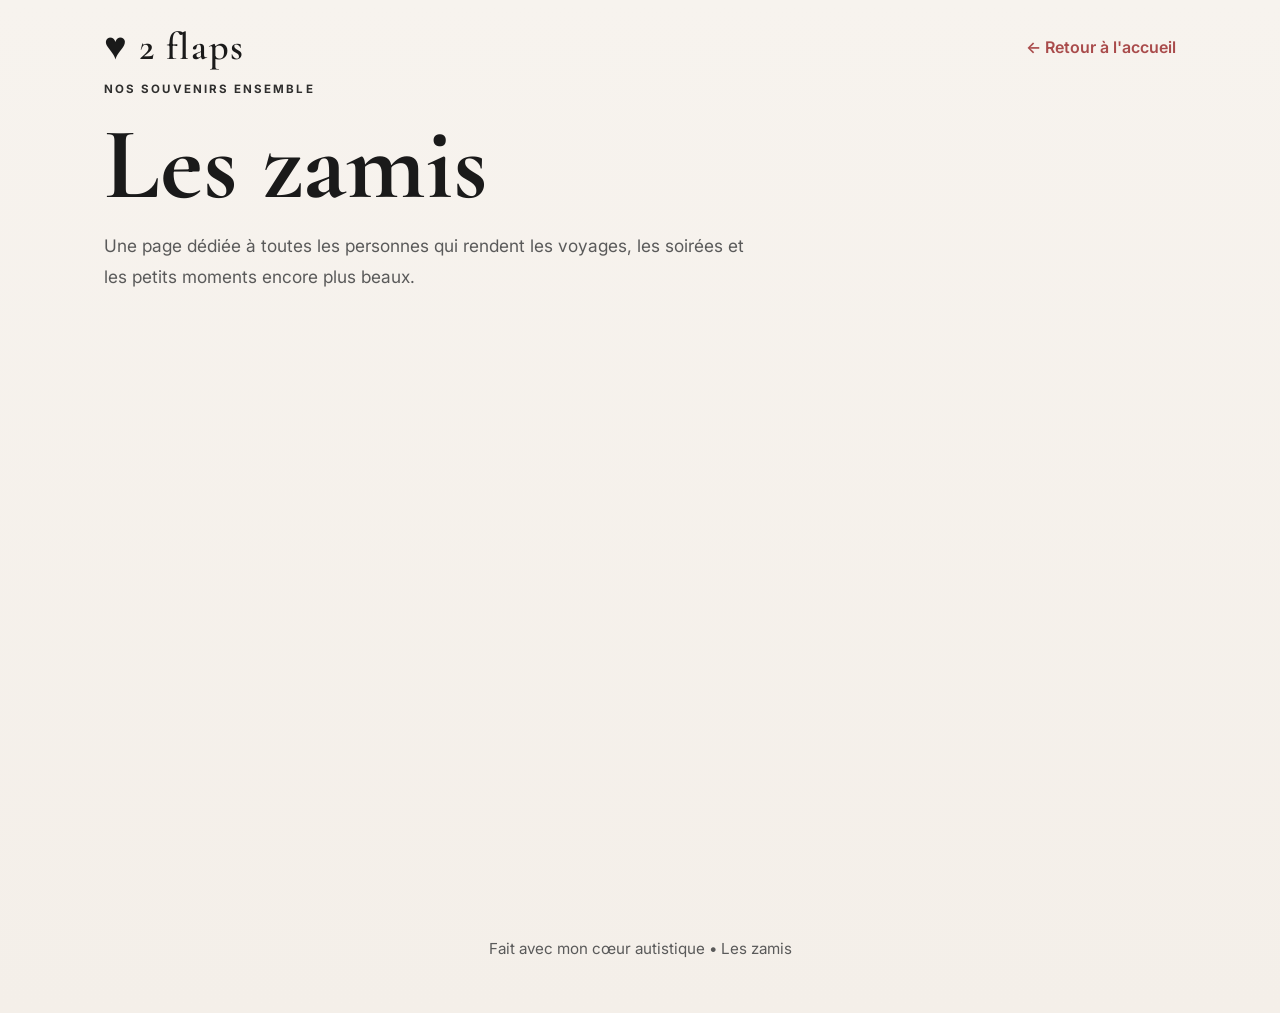
==== les-zamis.html @ e859c7de "Créer la page Les Zamis" ====
<!DOCTYPE html>
<html lang="fr">
  <head>
    <meta charset="UTF-8" />
    <meta name="viewport" content="width=device-width, initial-scale=1.0" />
    <title>Les zamis • 2 flaps</title>
    <meta name="description" content="Les photos de mes amis et tous nos souvenirs ensemble." />
    <link rel="preconnect" href="https://fonts.googleapis.com" />
    <link rel="preconnect" href="https://fonts.googleapis.com" crossorigin />
    <link href="https://fonts.googleapis.com/css2?family=Cormorant+Garamond:wght@400;500;600;700&family=Inter:wght@400;500;600;700&display=swap" rel="stylesheet" />
    <link rel="stylesheet" href="style.css" />
    <style>
      .friends-page {
        min-height: 100vh;
        padding: 24px 5vw 80px;
      }

      .friends-header {
        max-width: 1200px;
        margin: 0 auto 60px;
      }

      .friends-header h1 {
        max-width: 760px;
        margin: 20px 0 16px;
        font-family: "Cormorant Garamond", serif;
        font-size: clamp(3.5rem, 8vw, 7rem);
        line-height: 0.95;
      }

      .friends-header p:not(.eyebrow) {
        max-width: 650px;
        color: var(--muted);
        font-size: 1.08rem;
        line-height: 1.8;
      }

      .friends-nav {
        display: flex;
        justify-content: space-between;
        align-items: center;
        max-width: 1200px;
        margin: 0 auto;
      }

      .friends-nav .brand {
        color: var(--text);
      }

      .friends-nav a {
        color: var(--primary-dark);
        font-weight: 600;
      }

      .friend-section {
        max-width: 1200px;
        margin: 0 auto 70px;
      }

      .friend-heading {
        display: flex;
        align-items: baseline;
        justify-content: space-between;
        gap: 16px;
        margin-bottom: 22px;
      }

      .friend-heading h2 {
        margin: 0;
        font-family: "Cormorant Garamond", serif;
        font-size: clamp(2.3rem, 5vw, 4rem);
      }

      .friend-heading span {
        color: var(--muted);
        font-size: 0.9rem;
      }

      .friends-grid {
        display: grid;
        grid-template-columns: repeat(auto-fill, minmax(170px, 1fr));
        gap: 14px;
      }

      .friend-photo {
        min-height: 210px;
        overflow: hidden;
        position: relative;
        display: flex;
        align-items: flex-end;
        border-radius: 18px;
        background: linear-gradient(135deg, #f4d8d1, #d8b7b7 50%, #aa8f9d);
        box-shadow: var(--shadow);
      }

      .friend-photo img {
        width: 100%;
        height: 100%;
        min-height: 210px;
        object-fit: cover;
      }

      .friend-photo.placeholder::before {
        content: "Photo à ajouter";
        position: absolute;
        inset: 0;
        display: grid;
        place-items: center;
        color: rgba(255, 255, 255, 0.9);
        font-weight: 600;
      }

      .friend-photo figcaption {
        position: absolute;
        inset: auto 0 0;
        padding: 12px;
        color: white;
        background: linear-gradient(transparent, rgba(0, 0, 0, 0.7));
        font-size: 0.85rem;
      }

      @media (max-width: 700px) {
        .friends-nav {
          align-items: flex-start;
          gap: 18px;
          flex-direction: column;
        }

        .friend-heading {
          align-items: flex-start;
          flex-direction: column;
        }
      }
    </style>
  </head>
  <body>
    <main class="friends-page">
      <nav class="friends-nav" aria-label="Navigation principale">
        <a class="brand" href="index.html">♥ 2 flaps</a>
        <a href="index.html">← Retour à l'accueil</a>
      </nav>

      <header class="friends-header">
        <p class="eyebrow">Nos souvenirs ensemble</p>
        <h1>Les zamis</h1>
        <p>
          Une page dédiée à toutes les personnes qui rendent les voyages,
          les soirées et les petits moments encore plus beaux.
        </p>
      </header>

      <div id="friends-gallery"></div>
    </main>

    <footer class="footer">
      <p>Fait avec mon cœur autistique • Les zamis</p>
    </footer>

    <script src="les-zamis.js"></script>
  </body>
</html>
---- style.css ----
:root {
  --bg: #f7f3ee;
  --panel: rgba(255, 255, 255, 0.7);
  --primary: #d56f6f;
  --primary-dark: #a94b4b;
  --text: #1a1a1a;
  --muted: #5a5a5a;
  --shadow: 0 20px 50px rgba(0, 0, 0, 0.12);
  --border: rgba(26, 26, 26, 0.08);
}

* {
  box-sizing: border-box;
}

html {
  scroll-behavior: smooth;
}

body {
  margin: 0;
  font-family: "Inter", sans-serif;
  background: linear-gradient(180deg, #f7f3ee 0%, #f4efe9 100%);
  color: var(--text);
}

img {
  display: block;
  max-width: 100%;
}

a {
  text-decoration: none;
  color: inherit;
}

.hero {
  min-height: 100vh;
  background:
    linear-gradient(rgba(17, 17, 17, 0.35), rgba(17, 17, 17, 0.4)),
    url("./photos/accueil.jpg") center/cover no-repeat;
  color: white;
  padding: 24px 5vw 60px;
}

.nav {
  display: flex;
  justify-content: space-between;
  align-items: center;
  max-width: 1200px;
  margin: 0 auto;
  padding-top: 10px;
}

.brand {
  font-family: "Cormorant Garamond", serif;
  font-size: clamp(1.8rem, 3vw, 2.6rem);
  font-weight: 700;
  letter-spacing: 0.04em;
}

.nav-links {
  display: flex;
  gap: 24px;
  font-size: 0.95rem;
}

.nav-links a {
  opacity: 0.9;
  transition: opacity 0.2s ease;
}

.nav-links a:hover {
  opacity: 1;
}

.hero-content {
  max-width: 1200px;
  margin: 0 auto;
  min-height: calc(100vh - 120px);
  display: flex;
  flex-direction: column;
  justify-content: center;
  align-items: flex-start;
  padding-top: 40px;
}

.eyebrow {
  text-transform: uppercase;
  letter-spacing: 0.18em;
  font-size: 0.72rem;
  font-weight: 700;
  opacity: 0.9;
}

.hero-content h1 {
  font-family: "Cormorant Garamond", serif;
  font-size: clamp(3.5rem, 7vw, 7rem);
  line-height: 0.96;
  margin: 12px 0 18px;
  max-width: 620px;
}

.subtitle {
  max-width: 620px;
  font-size: 1.08rem;
  line-height: 1.8;
  color: rgba(255, 255, 255, 0.9);
  margin-bottom: 24px;
}

.cta {
  display: inline-block;
  background: white;
  color: var(--text);
  padding: 15px 28px;
  border-radius: 999px;
  font-weight: 600;
  box-shadow: var(--shadow);
  transition: transform 0.2s ease;
}

.cta:hover {
  transform: translateY(-2px);
}

main {
  max-width: 1200px;
  margin: 0 auto;
  padding: 70px 5vw 80px;
}

.section-heading {
  margin-bottom: 28px;
}

.section-heading h2 {
  margin: 8px 0 0;
  font-family: "Cormorant Garamond", serif;
  font-size: clamp(2.2rem, 4vw, 4rem);
  line-height: 1;
}

.album-section {
  margin-bottom: 80px;
}

.photo-grid {
  display: grid;
  grid-template-columns: repeat(auto-fit, minmax(220px, 1fr));
  gap: 18px;
}

.photo-card {
  position: relative;
  overflow: hidden;
  border-radius: 26px;
  background: white;
  box-shadow: var(--shadow);
  cursor: pointer;
  transition: transform 0.25s ease, box-shadow 0.25s ease;
  min-height: 320px;
}

.photo-card:hover {
  transform: translateY(-4px);
  box-shadow: 0 25px 55px rgba(0, 0, 0, 0.16);
}

.photo-card img {
  width: 100%;
  height: 100%;
  object-fit: cover;
  min-height: 320px;
  transition: transform 0.4s ease;
}

.photo-card:hover img {
  transform: scale(1.05);
}

.photo-overlay {
  position: absolute;
  inset: auto 0 0 0;
  padding: 18px 18px 16px;
  background: linear-gradient(180deg, transparent, rgba(0, 0, 0, 0.75));
  color: white;
}

.photo-overlay h3 {
  margin: 0;
  font-size: 1.2rem;
  font-weight: 600;
}

.photo-overlay p {
  margin: 6px 0 0;
  font-size: 0.82rem;
  opacity: 0.9;
}

.moments {
  margin-bottom: 80px;
}

.moments-grid {
  display: grid;
  grid-template-columns: repeat(auto-fit, minmax(220px, 1fr));
  gap: 22px;
}

.moment-card {
  background: rgba(255, 255, 255, 0.7);
  border: 1px solid var(--border);
  border-radius: 22px;
  padding: 28px 22px;
  box-shadow: var(--shadow);
}

.moment-card span {
  display: inline-block;
  font-weight: 700;
  color: var(--primary);
  margin-bottom: 16px;
  font-size: 0.9rem;
}

.moment-card h3 {
  margin: 0 0 10px;
  font-size: 1.3rem;
}

.moment-card p {
  margin: 0;
  color: var(--muted);
  line-height: 1.8;
}

.about {
  margin-top: 20px;
}

.about-box {
  background: rgba(255, 255, 255, 0.72);
  border: 1px solid var(--border);
  border-radius: 26px;
  padding: clamp(24px, 4vw, 48px);
  box-shadow: var(--shadow);
  max-width: 900px;
  margin: 0 auto;
}

.about-box h2 {
  font-family: "Cormorant Garamond", serif;
  font-size: clamp(2rem, 4vw, 3.2rem);
  margin: 10px 0 18px;
}

.about-box p {
  color: var(--muted);
  line-height: 1.9;
  font-size: 1.02rem;
}

.footer {
  text-align: center;
  padding: 24px 20px 40px;
  color: var(--muted);
  font-size: 0.95rem;
}

.lightbox {
  position: fixed;
  inset: 0;
  background: rgba(0, 0, 0, 0.88);
  display: none;
  align-items: center;
  justify-content: center;
  padding: 30px;
  z-index: 1000;
}

.lightbox.open {
  display: flex;
}

.lightbox img {
  max-width: min(100%, 1000px);
  max-height: 80vh;
  object-fit: cover;
  border-radius: 18px;
  box-shadow: 0 30px 80px rgba(0, 0, 0, 0.35);
}

.close-button {
  position: absolute;
  top: 26px;
  right: 26px;
  width: 46px;
  height: 46px;
  border: none;
  border-radius: 50%;
  font-size: 2rem;
  line-height: 1;
  cursor: pointer;
  background: rgba(255, 255, 255, 0.12);
  color: white;
}

.lightbox-caption {
  position: absolute;
  bottom: 42px;
  left: 50%;
  transform: translateX(-50%);
  background: rgba(0, 0, 0, 0.45);
  border: 1px solid rgba(255, 255, 255, 0.12);
  border-radius: 14px;
  padding: 12px 18px;
  text-align: center;
  color: white;
}

.lightbox-caption h3 {
  margin: 0 0 4px;
  font-size: 1.2rem;
}

.lightbox-caption p {
  margin: 0;
  opacity: 0.9;
}

@media (max-width: 700px) {
  .nav {
    flex-direction: column;
    gap: 16px;
  }

  .nav-links {
    gap: 14px;
    flex-wrap: wrap;
    justify-content: center;
  }

  .hero-content {
    align-items: center;
    text-align: center;
  }

  .hero-content h1 {
    max-width: 100%;
  }

  .subtitle {
    text-align: center;
  }
}
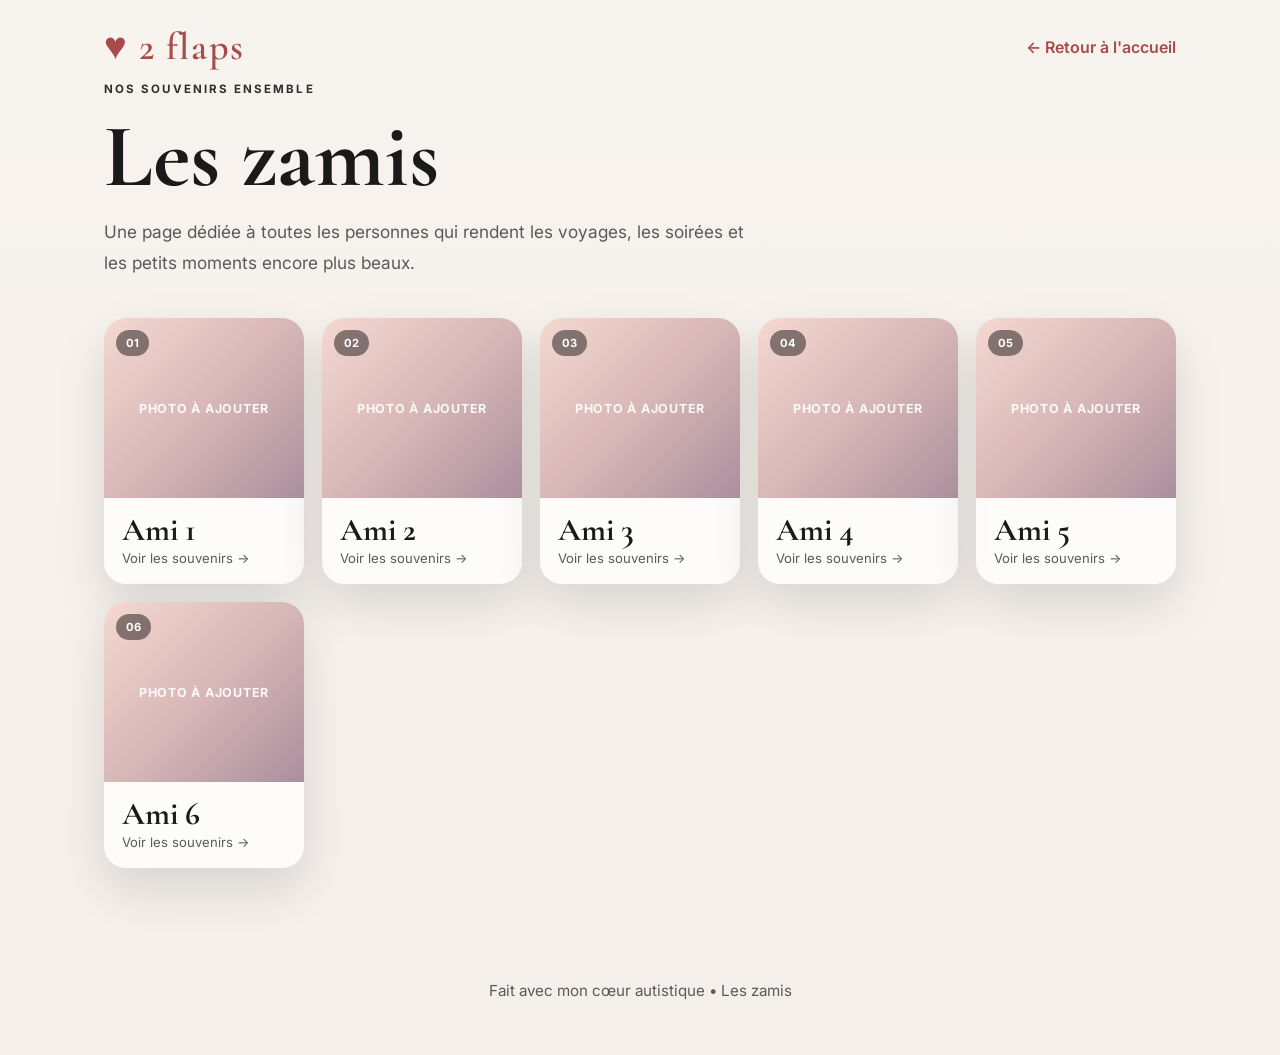
==== commit 892077bb: "Réecrire le fichier Les Zamis avec la grille compacte et la taille des cartes réduite" ====
--- a/les-zamis.html
+++ b/les-zamis.html
@@ -4,12 +4,34 @@
     <meta charset="UTF-8" />
     <meta name="viewport" content="width=device-width, initial-scale=1.0" />
     <title>Les zamis • 2 flaps</title>
-    <meta name="description" content="Les photos de mes amis et tous nos souvenirs ensemble." />
+    <meta
+      name="description"
+      content="Les photos de mes amis et tous nos souvenirs ensemble."
+    />
     <link rel="preconnect" href="https://fonts.googleapis.com" />
-    <link rel="preconnect" href="https://fonts.googleapis.com" crossorigin />
-    <link href="https://fonts.googleapis.com/css2?family=Cormorant+Garamond:wght@400;500;600;700&family=Inter:wght@400;500;600;700&display=swap" rel="stylesheet" />
+    <link rel="preconnect" href="https://fonts.gstatic.com" crossorigin />
+    <link
+      href="https://fonts.googleapis.com/css2?family=Cormorant+Garamond:wght@400;500;600;700&family=Inter:wght@400;500;600;700&display=swap"
+      rel="stylesheet"
+    />
     <link rel="stylesheet" href="style.css" />
     <style>
+      body {
+        margin: 0;
+        font-family: "Inter", sans-serif;
+        background: linear-gradient(180deg, #f7f3ee 0%, #f4efe9 100%);
+        color: #1a1a1a;
+      }
+
+      * {
+        box-sizing: border-box;
+      }
+
+      a {
+        text-decoration: none;
+        color: inherit;
+      }
+
       .friends-page {
         min-height: 100vh;
         padding: 24px 5vw 80px;
@@ -17,22 +39,30 @@
 
       .friends-header {
         max-width: 1200px;
-        margin: 0 auto 60px;
+        margin: 0 auto 40px;
       }
 
       .friends-header h1 {
         max-width: 760px;
-        margin: 20px 0 16px;
+        margin: 18px 0 14px;
         font-family: "Cormorant Garamond", serif;
-        font-size: clamp(3.5rem, 8vw, 7rem);
+        font-size: clamp(3.2rem, 7vw, 6.5rem);
         line-height: 0.95;
       }
 
       .friends-header p:not(.eyebrow) {
         max-width: 650px;
-        color: var(--muted);
+        color: #5a5a5a;
         font-size: 1.08rem;
         line-height: 1.8;
+      }
+
+      .eyebrow {
+        text-transform: uppercase;
+        letter-spacing: 0.18em;
+        font-size: 0.72rem;
+        font-weight: 700;
+        opacity: 0.9;
       }
 
       .friends-nav {
@@ -40,95 +70,111 @@
         justify-content: space-between;
         align-items: center;
         max-width: 1200px;
+        margin: 0 auto 10px;
+      }
+
+      .brand {
+        font-family: "Cormorant Garamond", serif;
+        font-size: clamp(1.8rem, 3vw, 2.6rem);
+        font-weight: 700;
+        letter-spacing: 0.04em;
+      }
+
+      .friends-nav a {
+        color: #a94b4b;
+        font-weight: 600;
+      }
+
+      #friends-gallery {
+        max-width: 1200px;
         margin: 0 auto;
-      }
-
-      .friends-nav .brand {
-        color: var(--text);
-      }
-
-      .friends-nav a {
-        color: var(--primary-dark);
-        font-weight: 600;
-      }
-
-      .friend-section {
-        max-width: 1200px;
-        margin: 0 auto 70px;
-      }
-
-      .friend-heading {
-        display: flex;
-        align-items: baseline;
-        justify-content: space-between;
-        gap: 16px;
-        margin-bottom: 22px;
-      }
-
-      .friend-heading h2 {
-        margin: 0;
-        font-family: "Cormorant Garamond", serif;
-        font-size: clamp(2.3rem, 5vw, 4rem);
-      }
-
-      .friend-heading span {
-        color: var(--muted);
-        font-size: 0.9rem;
-      }
-
-      .friends-grid {
         display: grid;
         grid-template-columns: repeat(auto-fill, minmax(170px, 1fr));
-        gap: 14px;
-      }
-
-      .friend-photo {
-        min-height: 210px;
+        gap: 18px;
+      }
+
+      .friend-card {
+        display: block;
         overflow: hidden;
+        border-radius: 22px;
+        background: rgba(255, 255, 255, 0.8);
+        box-shadow: 0 20px 50px rgba(0, 0, 0, 0.12);
+        transition: transform 0.25s ease, box-shadow 0.25s ease;
+      }
+
+      .friend-card:hover {
+        transform: translateY(-4px);
+        box-shadow: 0 25px 55px rgba(0, 0, 0, 0.16);
+      }
+
+      .friend-card-image {
         position: relative;
-        display: flex;
-        align-items: flex-end;
-        border-radius: 18px;
+        height: 180px;
+        overflow: hidden;
         background: linear-gradient(135deg, #f4d8d1, #d8b7b7 50%, #aa8f9d);
-        box-shadow: var(--shadow);
-      }
-
-      .friend-photo img {
+      }
+
+      .friend-card-image img {
+        display: block;
         width: 100%;
         height: 100%;
-        min-height: 210px;
         object-fit: cover;
       }
 
-      .friend-photo.placeholder::before {
-        content: "Photo à ajouter";
+      .friend-placeholder {
         position: absolute;
         inset: 0;
         display: grid;
         place-items: center;
         color: rgba(255, 255, 255, 0.9);
-        font-weight: 600;
-      }
-
-      .friend-photo figcaption {
+        font-size: 0.78rem;
+        font-weight: 700;
+        letter-spacing: 0.06em;
+        text-transform: uppercase;
+      }
+
+      .friend-number {
         position: absolute;
-        inset: auto 0 0;
-        padding: 12px;
+        top: 12px;
+        left: 12px;
+        display: inline-block;
+        padding: 6px 10px;
+        border-radius: 999px;
+        background: rgba(0, 0, 0, 0.45);
         color: white;
-        background: linear-gradient(transparent, rgba(0, 0, 0, 0.7));
-        font-size: 0.85rem;
+        font-size: 0.7rem;
+        font-weight: 700;
+      }
+
+      .friend-card h2 {
+        margin: 16px 18px 4px;
+        font-family: "Cormorant Garamond", serif;
+        font-size: 2rem;
+        line-height: 1;
+      }
+
+      .friend-card p {
+        margin: 0 18px 18px;
+        color: #5a5a5a;
+        font-size: 0.82rem;
+      }
+
+      .footer {
+        text-align: center;
+        padding: 18px 20px 40px;
+        color: #5a5a5a;
+        font-size: 0.95rem;
       }
 
       @media (max-width: 700px) {
         .friends-nav {
+          flex-direction: column;
           align-items: flex-start;
-          gap: 18px;
-          flex-direction: column;
+          gap: 12px;
         }
 
-        .friend-heading {
-          align-items: flex-start;
-          flex-direction: column;
+        .friend-card-image {
+          height: 170px;
         }
       }
     </style>
